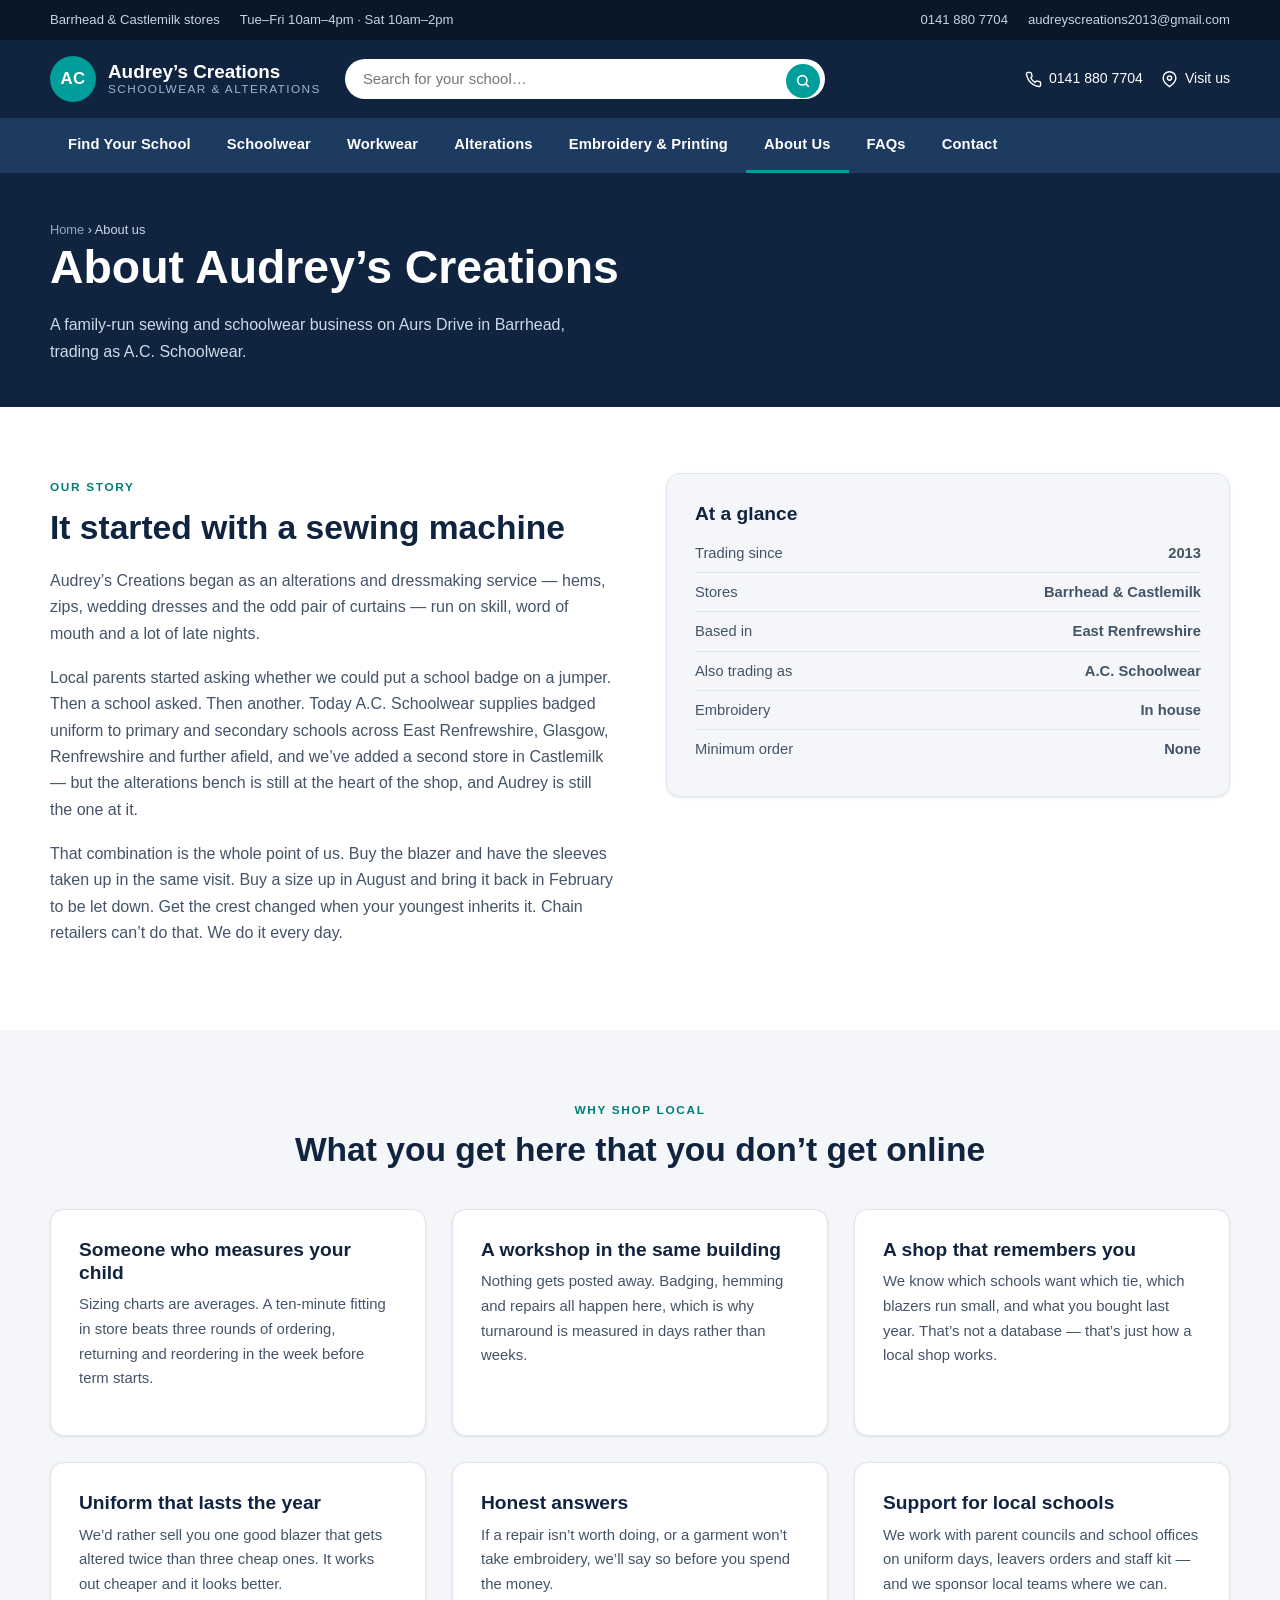
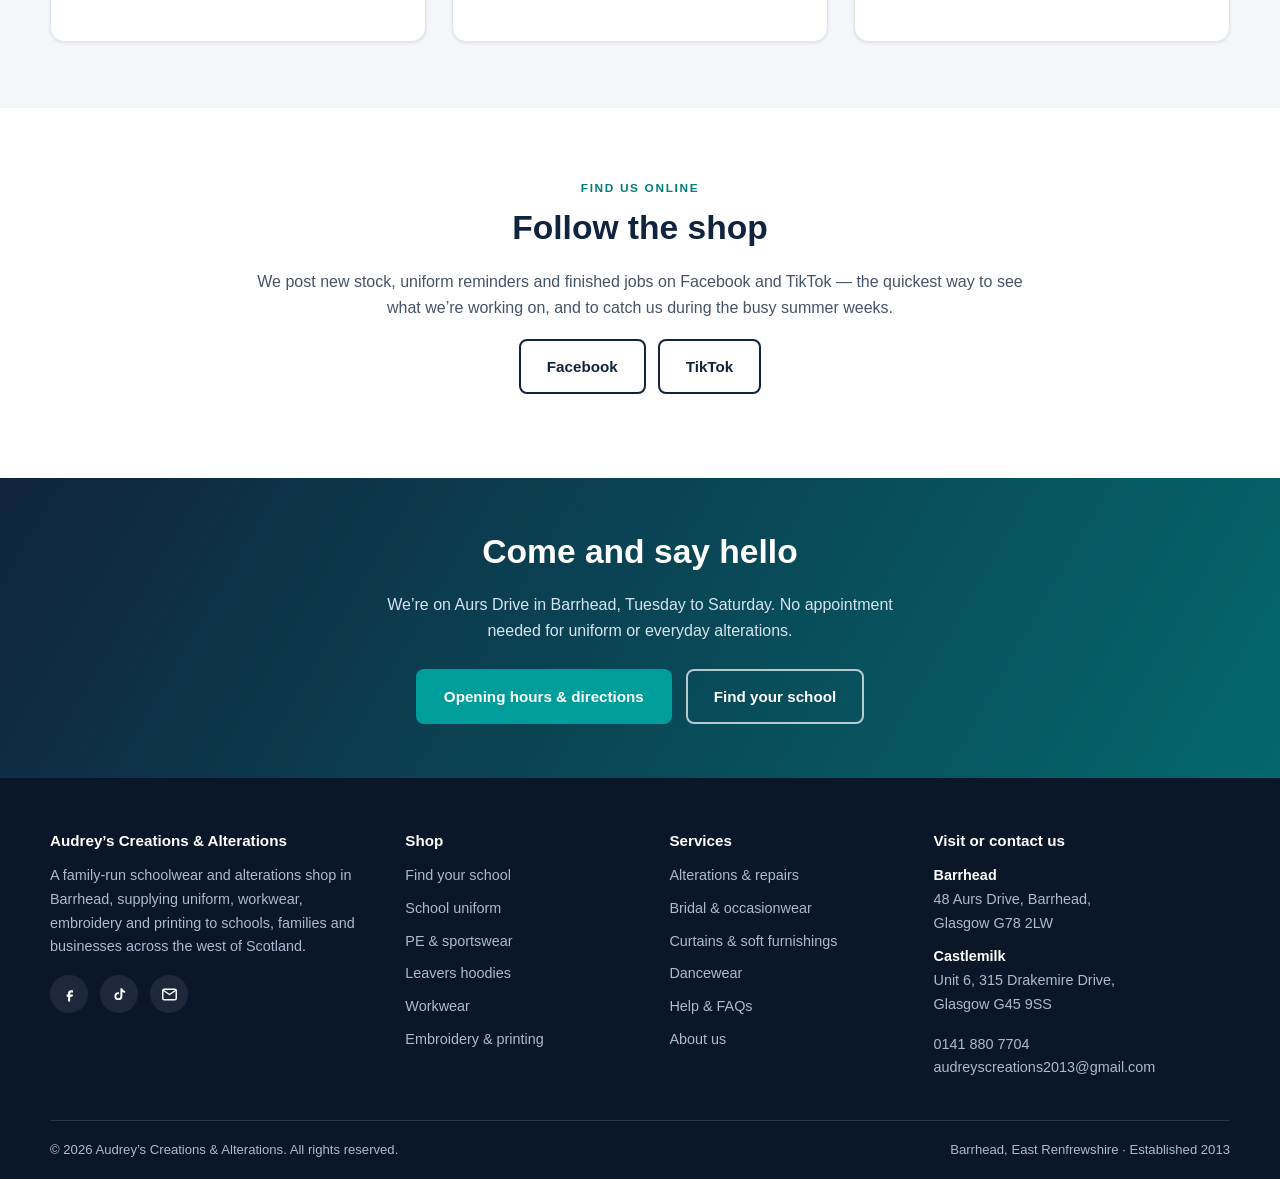
==== about.html @ e7a44d3f "Add Audrey's Creations schoolwear website Static site for Audrey's Creations & Alterations (A.C. Sch" ====
<!DOCTYPE html>
<html lang="en-GB">
<head>
<meta charset="utf-8">
<meta name="viewport" content="width=device-width, initial-scale=1">
<title>About Audrey&rsquo;s Creations &amp; Alterations | Barrhead Schoolwear Shop</title>
<meta name="description" content="Audrey's Creations & Alterations is a family-run schoolwear, workwear and alterations shop in Barrhead, East Renfrewshire, serving families and businesses since 2013.">
<meta name="theme-color" content="#10243f">
<meta property="og:title" content="About Audrey&rsquo;s Creations &amp; Alterations | Barrhead Schoolwear Shop">
<meta property="og:description" content="Audrey's Creations & Alterations is a family-run schoolwear, workwear and alterations shop in Barrhead, East Renfrewshire, serving families and businesses since 2013.">
<meta property="og:type" content="website">
<meta property="og:site_name" content="Audrey's Creations &amp; Alterations">
<link rel="icon" href="data:image/svg+xml,<svg xmlns='http://www.w3.org/2000/svg' viewBox='0 0 32 32'><rect width='32' height='32' rx='6' fill='%2310243f'/><text x='16' y='22' font-family='Arial' font-size='15' font-weight='bold' fill='%23009e9a' text-anchor='middle'>AC</text></svg>">
<link rel="stylesheet" href="assets/css/styles.css">
</head>
<body>
<a class="skip-link" href="#main">Skip to main content</a>
<div class="utility">
  <div class="wrap">
    <div class="utility-list">
      <span>Barrhead &amp; Castlemilk stores</span>
      <span>Tue&ndash;Fri 10am&ndash;4pm &middot; Sat 10am&ndash;2pm</span>
    </div>
    <div class="utility-list">
      <a href="tel:+441418807704">0141 880 7704</a>
      <a href="mailto:audreyscreations2013@gmail.com">audreyscreations2013@gmail.com</a>
    </div>
  </div>
</div>

<header class="site-header">
  <div class="wrap header-main">
    <a class="brand" href="index.html">
      <span class="brand-mark" aria-hidden="true">AC</span>
      <span class="brand-text">
        <span class="brand-name">Audrey&rsquo;s Creations</span>
        <span class="brand-sub">Schoolwear &amp; Alterations</span>
      </span>
    </a>

    <form class="header-search" role="search" data-finder="schools.html" action="schools.html">
      <label class="skip-link" for="header-school">Search for your school</label>
      <input id="header-school" name="school" type="search" placeholder="Search for your school&hellip;" autocomplete="off">
      <button type="submit" aria-label="Search schools">
        <svg width="16" height="16" viewBox="0 0 24 24" fill="none" stroke="currentColor" stroke-width="2.4" stroke-linecap="round"><circle cx="11" cy="11" r="7"/><path d="M20 20l-3.5-3.5"/></svg>
      </button>
    </form>

    <div class="header-actions">
      <a href="tel:+441418807704">
        <svg width="17" height="17" viewBox="0 0 24 24" fill="none" stroke="currentColor" stroke-width="2" stroke-linecap="round"><path d="M22 16.9v3a2 2 0 0 1-2.2 2 19.8 19.8 0 0 1-8.6-3.1 19.5 19.5 0 0 1-6-6A19.8 19.8 0 0 1 2.1 4.2 2 2 0 0 1 4.1 2h3a2 2 0 0 1 2 1.7c.1 1 .4 1.9.7 2.8a2 2 0 0 1-.5 2.1L8.1 9.9a16 16 0 0 0 6 6l1.3-1.2a2 2 0 0 1 2.1-.5c.9.3 1.8.6 2.8.7a2 2 0 0 1 1.7 2z"/></svg>
        <span class="label">0141 880 7704</span>
      </a>
      <a href="contact.html">
        <svg width="17" height="17" viewBox="0 0 24 24" fill="none" stroke="currentColor" stroke-width="2" stroke-linecap="round"><path d="M21 10c0 6-9 12-9 12S3 16 3 10a9 9 0 0 1 18 0z"/><circle cx="12" cy="10" r="3"/></svg>
        <span class="label">Visit us</span>
      </a>
      <button class="nav-toggle" type="button" aria-expanded="false" aria-controls="primary-nav">Menu</button>
    </div>
  </div>

  <nav class="site-nav" id="primary-nav" aria-label="Primary">
    <div class="wrap">
      <ul>
        <li><a href="schools.html">Find Your School</a></li>
        <li><a href="schoolwear.html">Schoolwear</a></li>
        <li><a href="workwear.html">Workwear</a></li>
        <li><a href="alterations.html">Alterations</a></li>
        <li><a href="embroidery-printing.html">Embroidery & Printing</a></li>
        <li><a href="about.html" aria-current="page">About Us</a></li>
        <li><a href="faqs.html">FAQs</a></li>
        <li><a href="contact.html">Contact</a></li>
      </ul>
    </div>
  </nav>
</header>
<main id="main">

<section class="page-head">
  <div class="wrap">
    <p class="crumbs"><a href="index.html">Home</a> &rsaquo; About us</p>
    <h1>About Audrey&rsquo;s Creations</h1>
    <p>A family-run sewing and schoolwear business on Aurs Drive in Barrhead, trading as A.C. Schoolwear.</p>
  </div>
</section>

<section class="section">
  <div class="wrap">
    <div class="grid grid-2" style="gap:52px;align-items:start">
      <div>
        <span class="eyebrow">Our story</span>
        <h2>It started with a sewing machine</h2>
        <p>Audrey&rsquo;s Creations began as an alterations and dressmaking service &mdash; hems, zips, wedding dresses and the odd pair of curtains &mdash; run on skill, word of mouth and a lot of late nights.</p>
        <p>Local parents started asking whether we could put a school badge on a jumper. Then a school asked. Then another. Today A.C. Schoolwear supplies badged uniform to primary and secondary schools across East Renfrewshire, Glasgow, Renfrewshire and further afield, and we&rsquo;ve added a second store in Castlemilk &mdash; but the alterations bench is still at the heart of the shop, and Audrey is still the one at it.</p>
        <p>That combination is the whole point of us. Buy the blazer and have the sleeves taken up in the same visit. Buy a size up in August and bring it back in February to be let down. Get the crest changed when your youngest inherits it. Chain retailers can&rsquo;t do that. We do it every day.</p>
      </div>
      <div>
        <div class="card" style="background:var(--wash)">
          <h3>At a glance</h3>
          <ul class="hours" style="margin-bottom:0">
            <li><span>Trading since</span><span><strong>2013</strong></span></li>
            <li><span>Stores</span><span><strong>Barrhead &amp; Castlemilk</strong></span></li>
            <li><span>Based in</span><span><strong>East Renfrewshire</strong></span></li>
            <li><span>Also trading as</span><span><strong>A.C. Schoolwear</strong></span></li>
            <li><span>Embroidery</span><span><strong>In house</strong></span></li>
            <li><span>Minimum order</span><span><strong>None</strong></span></li>
          </ul>
        </div>
      </div>
    </div>
  </div>
</section>

<section class="section section-alt">
  <div class="wrap">
    <div class="section-head center">
      <span class="eyebrow">Why shop local</span>
      <h2>What you get here that you don&rsquo;t get online</h2>
    </div>
    <div class="grid grid-3">
      <div class="card">
        <h3>Someone who measures your child</h3>
        <p>Sizing charts are averages. A ten-minute fitting in store beats three rounds of ordering, returning and reordering in the week before term starts.</p>
      </div>
      <div class="card">
        <h3>A workshop in the same building</h3>
        <p>Nothing gets posted away. Badging, hemming and repairs all happen here, which is why turnaround is measured in days rather than weeks.</p>
      </div>
      <div class="card">
        <h3>A shop that remembers you</h3>
        <p>We know which schools want which tie, which blazers run small, and what you bought last year. That&rsquo;s not a database &mdash; that&rsquo;s just how a local shop works.</p>
      </div>
      <div class="card">
        <h3>Uniform that lasts the year</h3>
        <p>We&rsquo;d rather sell you one good blazer that gets altered twice than three cheap ones. It works out cheaper and it looks better.</p>
      </div>
      <div class="card">
        <h3>Honest answers</h3>
        <p>If a repair isn&rsquo;t worth doing, or a garment won&rsquo;t take embroidery, we&rsquo;ll say so before you spend the money.</p>
      </div>
      <div class="card">
        <h3>Support for local schools</h3>
        <p>We work with parent councils and school offices on uniform days, leavers orders and staff kit &mdash; and we sponsor local teams where we can.</p>
      </div>
    </div>
  </div>
</section>

<section class="section">
  <div class="wrap narrow center">
    <span class="eyebrow">Find us online</span>
    <h2>Follow the shop</h2>
    <p>We post new stock, uniform reminders and finished jobs on Facebook and TikTok &mdash; the quickest way to see what we&rsquo;re working on, and to catch us during the busy summer weeks.</p>
    <p class="btn-row" style="justify-content:center">
      <a class="btn btn-outline" href="https://www.facebook.com/Audscreations/" rel="noopener">Facebook</a>
      <a class="btn btn-outline" href="https://www.tiktok.com/@acschoolwear" rel="noopener">TikTok</a>
    </p>
  </div>
</section>

<section class="cta-band">
  <div class="wrap">
    <h2>Come and say hello</h2>
    <p>We&rsquo;re on Aurs Drive in Barrhead, Tuesday to Saturday. No appointment needed for uniform or everyday alterations.</p>
    <div class="cta-actions">
      <a class="btn btn-primary" href="contact.html">Opening hours &amp; directions</a>
      <a class="btn btn-ghost" href="schools.html">Find your school</a>
    </div>
  </div>
</section>
</main>

<footer class="site-footer">
  <div class="wrap">
    <div class="footer-grid">
      <div>
        <h4>Audrey&rsquo;s Creations &amp; Alterations</h4>
        <p>A family-run schoolwear and alterations shop in Barrhead, supplying uniform, workwear, embroidery and printing to schools, families and businesses across the west of Scotland.</p>
        <div class="social">
          <a href="https://www.facebook.com/Audscreations/" aria-label="Audrey's Creations on Facebook" rel="noopener">
            <svg width="17" height="17" viewBox="0 0 24 24" fill="currentColor"><path d="M14 9h3V6h-3c-2.2 0-4 1.8-4 4v2H8v3h2v7h3v-7h3l1-3h-4v-2c0-.6.4-1 1-1z"/></svg>
          </a>
          <a href="https://www.tiktok.com/@acschoolwear" aria-label="A.C. Schoolwear on TikTok" rel="noopener">
            <svg width="17" height="17" viewBox="0 0 24 24" fill="currentColor"><path d="M16 3c.4 2.1 1.7 3.6 3.9 3.8v2.7c-1.4.1-2.7-.3-3.9-1.1v5.9a5.6 5.6 0 1 1-5.6-5.6c.3 0 .6 0 .9.1v2.8a2.9 2.9 0 1 0 2 2.7V3H16z"/></svg>
          </a>
          <a href="mailto:audreyscreations2013@gmail.com" aria-label="Email Audrey's Creations">
            <svg width="17" height="17" viewBox="0 0 24 24" fill="none" stroke="currentColor" stroke-width="2"><rect x="2.5" y="4.5" width="19" height="15" rx="2"/><path d="M3 6l9 6 9-6"/></svg>
          </a>
        </div>
      </div>

      <div>
        <h4>Shop</h4>
        <ul>
          <li><a href="schools.html">Find your school</a></li>
          <li><a href="schoolwear.html">School uniform</a></li>
          <li><a href="schoolwear.html#pe">PE &amp; sportswear</a></li>
          <li><a href="schoolwear.html#leavers">Leavers hoodies</a></li>
          <li><a href="workwear.html">Workwear</a></li>
          <li><a href="embroidery-printing.html">Embroidery &amp; printing</a></li>
        </ul>
      </div>

      <div>
        <h4>Services</h4>
        <ul>
          <li><a href="alterations.html">Alterations &amp; repairs</a></li>
          <li><a href="alterations.html#bridal">Bridal &amp; occasionwear</a></li>
          <li><a href="alterations.html#curtains">Curtains &amp; soft furnishings</a></li>
          <li><a href="schoolwear.html#dancewear">Dancewear</a></li>
          <li><a href="faqs.html">Help &amp; FAQs</a></li>
          <li><a href="about.html">About us</a></li>
        </ul>
      </div>

      <div>
        <h4>Visit or contact us</h4>
        <p class="mb-0"><strong style="color:#fff">Barrhead</strong><br>
        48 Aurs Drive, Barrhead,<br>Glasgow G78 2LW</p>
        <p style="margin-top:10px"><strong style="color:#fff">Castlemilk</strong><br>
        Unit 6, 315 Drakemire Drive,<br>Glasgow G45 9SS</p>
        <p class="mb-0">
          <a href="tel:+441418807704">0141 880 7704</a><br>
          <a href="mailto:audreyscreations2013@gmail.com">audreyscreations2013@gmail.com</a>
        </p>
      </div>
    </div>

    <div class="footer-bottom">
      <span>&copy; <span data-year>2026</span> Audrey&rsquo;s Creations &amp; Alterations. All rights reserved.</span>
      <span>Barrhead, East Renfrewshire &middot; Established 2013</span>
    </div>
  </div>
</footer>

<script src="assets/js/main.js"></script>
</body>
</html>
---- assets/css/styles.css ----
/* =========================================================
   Audrey's Creations / A.C. Schoolwear
   Global stylesheet
   ========================================================= */

:root {
  --navy:        #10243f;
  --navy-dark:   #0a1729;
  --navy-light:  #1d3a61;
  --teal:        #009e9a;
  --teal-dark:   #007c79;
  --gold:        #f0a202;
  --ink:         #16202e;
  --body:        #445468;
  --line:        #dfe5ec;
  --wash:        #f4f6f9;
  --white:       #ffffff;
  --radius:      8px;
  --radius-lg:   14px;
  --shadow-sm:   0 1px 3px rgba(16, 36, 63, .10);
  --shadow-md:   0 6px 20px rgba(16, 36, 63, .12);
  --wrap:        1220px;
  --font:        "Segoe UI", -apple-system, BlinkMacSystemFont, Roboto, "Helvetica Neue", Arial, sans-serif;
}

*, *::before, *::after { box-sizing: border-box; }

html { scroll-behavior: smooth; }

body {
  margin: 0;
  font-family: var(--font);
  font-size: 16px;
  line-height: 1.65;
  color: var(--body);
  background: var(--white);
  -webkit-font-smoothing: antialiased;
}

img { max-width: 100%; display: block; }

a { color: var(--teal-dark); text-decoration: none; }
a:hover { text-decoration: underline; }

h1, h2, h3, h4 {
  font-family: var(--font);
  color: var(--navy);
  line-height: 1.2;
  margin: 0 0 .6em;
  font-weight: 700;
}

h1 { font-size: clamp(1.9rem, 4vw, 2.9rem); }
h2 { font-size: clamp(1.5rem, 3vw, 2.1rem); }
h3 { font-size: 1.2rem; }

p { margin: 0 0 1.1em; }

.wrap {
  width: 100%;
  max-width: var(--wrap);
  margin-inline: auto;
  padding-inline: 20px;
}

.narrow { max-width: 820px; }

/* ---------- Utility bar ---------- */

.utility {
  background: var(--navy-dark);
  color: #c8d4e4;
  font-size: .82rem;
}
.utility .wrap {
  display: flex;
  flex-wrap: wrap;
  gap: 6px 22px;
  align-items: center;
  justify-content: space-between;
  min-height: 40px;
  padding-block: 6px;
}
.utility a { color: #c8d4e4; }
.utility a:hover { color: var(--white); }
.utility-list { display: flex; flex-wrap: wrap; gap: 6px 20px; }

/* ---------- Header ---------- */

.site-header {
  background: var(--navy);
  color: var(--white);
  position: sticky;
  top: 0;
  z-index: 60;
}

.header-main {
  display: flex;
  align-items: center;
  gap: 24px;
  padding-block: 16px;
}

.brand { display: flex; align-items: center; gap: 12px; flex: none; }
.brand:hover { text-decoration: none; }
.brand-mark {
  width: 46px; height: 46px;
  border-radius: 50%;
  background: var(--teal);
  color: var(--white);
  display: grid; place-items: center;
  font-weight: 700; font-size: 1.05rem; letter-spacing: .5px;
  flex: none;
}
.brand-text { display: flex; flex-direction: column; line-height: 1.15; }
.brand-name { color: var(--white); font-weight: 700; font-size: 1.18rem; }
.brand-sub  { color: #9db4d1; font-size: .74rem; text-transform: uppercase; letter-spacing: .12em; }

/* header school search */
.header-search { flex: 1 1 auto; max-width: 480px; position: relative; }
.header-search input {
  width: 100%;
  border: 0;
  border-radius: 999px;
  padding: 12px 46px 12px 18px;
  font-size: .93rem;
  font-family: inherit;
  color: var(--ink);
}
.header-search button {
  position: absolute; right: 5px; top: 5px;
  width: 34px; height: 34px;
  border: 0; border-radius: 50%;
  background: var(--teal);
  color: var(--white);
  cursor: pointer;
  display: grid; place-items: center;
}
.header-search button:hover { background: var(--teal-dark); }

.header-actions { display: flex; align-items: center; gap: 18px; margin-left: auto; }
.header-actions a { color: var(--white); font-size: .88rem; display: flex; align-items: center; gap: 7px; }
.header-actions a:hover { color: #9fe3e1; text-decoration: none; }

.nav-toggle {
  display: none;
  background: transparent;
  border: 1px solid rgba(255,255,255,.35);
  color: var(--white);
  border-radius: var(--radius);
  padding: 9px 12px;
  font: inherit; font-size: .85rem;
  cursor: pointer;
}

/* ---------- Primary nav ---------- */

.site-nav { background: var(--navy-light); }
.site-nav ul {
  list-style: none; margin: 0; padding: 0;
  display: flex; flex-wrap: wrap;
}
.site-nav a {
  display: block;
  color: var(--white);
  padding: 14px 18px;
  font-size: .92rem;
  font-weight: 600;
  letter-spacing: .01em;
  border-bottom: 3px solid transparent;
}
.site-nav a:hover { background: rgba(255,255,255,.08); text-decoration: none; }
.site-nav a[aria-current="page"] { border-bottom-color: var(--teal); }

/* ---------- Buttons ---------- */

.btn {
  display: inline-block;
  border: 2px solid transparent;
  border-radius: var(--radius);
  padding: 13px 26px;
  font-size: .95rem;
  font-weight: 700;
  font-family: inherit;
  cursor: pointer;
  text-align: center;
  transition: background .15s ease, color .15s ease, border-color .15s ease;
}
.btn:hover { text-decoration: none; }
.btn-primary { background: var(--teal); border-color: var(--teal); color: var(--white); }
.btn-primary:hover { background: var(--teal-dark); border-color: var(--teal-dark); color: var(--white); }
.btn-navy { background: var(--navy); border-color: var(--navy); color: var(--white); }
.btn-navy:hover { background: var(--navy-dark); color: var(--white); }
.btn-outline { background: transparent; border-color: var(--navy); color: var(--navy); }
.btn-outline:hover { background: var(--navy); color: var(--white); }
.btn-ghost { background: transparent; border-color: rgba(255,255,255,.7); color: var(--white); }
.btn-ghost:hover { background: var(--white); color: var(--navy); }

/* ---------- Hero ---------- */

.hero {
  background:
    linear-gradient(115deg, rgba(10,23,41,.94) 0%, rgba(16,36,63,.86) 55%, rgba(0,124,121,.75) 100%),
    var(--navy);
  color: var(--white);
  padding: 74px 0 68px;
}
.hero h1 { color: var(--white); max-width: 15ch; }
.hero p.lede { font-size: 1.1rem; color: #dbe6f2; max-width: 52ch; }
.hero-grid {
  display: grid;
  grid-template-columns: 1.15fr .85fr;
  gap: 46px;
  align-items: center;
}

/* school finder card */
.finder-card {
  background: var(--white);
  border-radius: var(--radius-lg);
  padding: 30px;
  box-shadow: var(--shadow-md);
  color: var(--body);
}
.finder-card h2 { font-size: 1.35rem; margin-bottom: .35em; }
.finder-card p { font-size: .92rem; }
.finder-card label { display: block; font-weight: 700; color: var(--navy); font-size: .85rem; margin-bottom: 6px; }
.field {
  width: 100%;
  border: 1px solid var(--line);
  border-radius: var(--radius);
  padding: 12px 14px;
  font: inherit;
  font-size: .95rem;
  color: var(--ink);
  background: var(--white);
}
.field:focus { outline: 2px solid var(--teal); outline-offset: 1px; border-color: var(--teal); }

/* ---------- USP strip ---------- */

.usp { background: var(--wash); border-bottom: 1px solid var(--line); }
.usp-grid {
  display: grid;
  grid-template-columns: repeat(4, 1fr);
  gap: 24px;
  padding-block: 26px;
}
.usp-item { display: flex; gap: 12px; align-items: flex-start; }
.usp-item .ico { color: var(--teal); flex: none; margin-top: 2px; }
.usp-item strong { display: block; color: var(--navy); font-size: .95rem; }
.usp-item span { font-size: .84rem; }

/* ---------- Sections ---------- */

.section { padding: 66px 0; }
.section-alt { background: var(--wash); }
.section-navy { background: var(--navy); color: #d7e2ef; }
.section-navy h2, .section-navy h3 { color: var(--white); }

.section-head { max-width: 720px; margin-bottom: 38px; }
.section-head.center { margin-inline: auto; text-align: center; }
.eyebrow {
  display: inline-block;
  text-transform: uppercase;
  letter-spacing: .14em;
  font-size: .74rem;
  font-weight: 700;
  color: var(--teal-dark);
  margin-bottom: 10px;
}
.section-navy .eyebrow { color: #62d6d3; }

/* ---------- Cards / grids ---------- */

.grid { display: grid; gap: 26px; }
.grid-2 { grid-template-columns: repeat(2, 1fr); }
.grid-3 { grid-template-columns: repeat(3, 1fr); }
.grid-4 { grid-template-columns: repeat(4, 1fr); }

.card {
  background: var(--white);
  border: 1px solid var(--line);
  border-radius: var(--radius-lg);
  padding: 28px;
  box-shadow: var(--shadow-sm);
  display: flex;
  flex-direction: column;
}
.card h3 { margin-bottom: .45em; }
.card p { font-size: .93rem; }
.card .card-link { margin-top: auto; font-weight: 700; font-size: .9rem; }
.card-icon {
  width: 50px; height: 50px;
  border-radius: var(--radius);
  background: rgba(0,158,154,.12);
  color: var(--teal-dark);
  display: grid; place-items: center;
  margin-bottom: 16px;
}

/* big split feature cards (school specific vs plain) */
.split-card {
  position: relative;
  border-radius: var(--radius-lg);
  overflow: hidden;
  padding: 44px 38px;
  color: var(--white);
  min-height: 260px;
  display: flex; flex-direction: column; justify-content: flex-end;
}
.split-card.navy { background: linear-gradient(140deg, var(--navy) 0%, var(--navy-light) 100%); }
.split-card.teal { background: linear-gradient(140deg, var(--teal-dark) 0%, var(--teal) 100%); }
.split-card h3 { color: var(--white); font-size: 1.5rem; }
.split-card p { color: rgba(255,255,255,.9); font-size: .95rem; max-width: 38ch; }

/* category tiles */
.tile {
  display: block;
  border: 1px solid var(--line);
  border-radius: var(--radius-lg);
  background: var(--white);
  padding: 26px 20px;
  text-align: center;
  color: var(--navy);
  font-weight: 700;
  font-size: .95rem;
  transition: border-color .15s ease, transform .15s ease, box-shadow .15s ease;
}
.tile:hover {
  text-decoration: none;
  border-color: var(--teal);
  transform: translateY(-2px);
  box-shadow: var(--shadow-md);
}
.tile .tile-ico { color: var(--teal); margin-bottom: 12px; display: flex; justify-content: center; }
.tile small { display: block; font-weight: 400; color: var(--body); font-size: .8rem; margin-top: 4px; }

/* ---------- School finder page ---------- */

.school-toolbar {
  display: flex; flex-wrap: wrap; gap: 14px; align-items: flex-end;
  background: var(--wash);
  border: 1px solid var(--line);
  border-radius: var(--radius-lg);
  padding: 22px;
  margin-bottom: 30px;
}
.school-toolbar .fieldset { flex: 1 1 220px; }
.school-toolbar label { display: block; font-weight: 700; font-size: .82rem; color: var(--navy); margin-bottom: 6px; }

.school-group { margin-bottom: 38px; }
.school-group h3 {
  border-bottom: 2px solid var(--teal);
  padding-bottom: 8px;
  margin-bottom: 18px;
  display: flex; justify-content: space-between; align-items: baseline; gap: 12px;
}
.school-group h3 span { font-size: .8rem; font-weight: 400; color: var(--body); }
.school-list { list-style: none; margin: 0; padding: 0; display: grid; grid-template-columns: repeat(3, 1fr); gap: 10px 22px; }
.school-list li a {
  display: flex; align-items: center; gap: 8px;
  padding: 9px 12px;
  border: 1px solid var(--line);
  border-radius: var(--radius);
  background: var(--white);
  color: var(--navy);
  font-size: .9rem;
}
.school-list li a:hover { border-color: var(--teal); background: rgba(0,158,154,.06); text-decoration: none; }
.no-results {
  padding: 26px;
  border: 1px dashed var(--line);
  border-radius: var(--radius-lg);
  text-align: center;
  background: var(--wash);
}

/* ---------- Product / price table ---------- */

.table-wrap { overflow-x: auto; border: 1px solid var(--line); border-radius: var(--radius-lg); }
table { width: 100%; border-collapse: collapse; font-size: .92rem; min-width: 520px; }
thead th {
  background: var(--navy);
  color: var(--white);
  text-align: left;
  padding: 13px 16px;
  font-size: .85rem;
  letter-spacing: .02em;
}
tbody td { padding: 12px 16px; border-top: 1px solid var(--line); }
tbody tr:nth-child(even) { background: var(--wash); }

/* ---------- Steps ---------- */

.steps { counter-reset: step; display: grid; gap: 22px; }
.step { display: flex; gap: 18px; align-items: flex-start; }
.step::before {
  counter-increment: step;
  content: counter(step);
  flex: none;
  width: 40px; height: 40px;
  border-radius: 50%;
  background: var(--teal);
  color: var(--white);
  display: grid; place-items: center;
  font-weight: 700;
}
.step h3 { font-size: 1.05rem; margin-bottom: .3em; }
.step p { font-size: .93rem; margin: 0; }

/* ---------- Accordion (FAQs) ---------- */

.accordion { border: 1px solid var(--line); border-radius: var(--radius-lg); overflow: hidden; }
.accordion details { border-bottom: 1px solid var(--line); }
.accordion details:last-child { border-bottom: 0; }
.accordion summary {
  cursor: pointer;
  padding: 17px 22px;
  font-weight: 700;
  color: var(--navy);
  list-style: none;
  display: flex; justify-content: space-between; gap: 14px; align-items: center;
  background: var(--white);
}
.accordion summary::-webkit-details-marker { display: none; }
.accordion summary::after { content: "+"; color: var(--teal); font-size: 1.4rem; line-height: 1; flex: none; }
.accordion details[open] summary::after { content: "\2013"; }
.accordion summary:hover { background: var(--wash); }
.accordion .acc-body { padding: 0 22px 20px; font-size: .94rem; }
.accordion .acc-body p:last-child { margin-bottom: 0; }

/* ---------- Reviews ---------- */

.quote {
  background: var(--white);
  border: 1px solid var(--line);
  border-left: 4px solid var(--teal);
  border-radius: var(--radius);
  padding: 24px;
}
.quote p { font-style: italic; font-size: .95rem; }
.quote cite { font-style: normal; font-weight: 700; color: var(--navy); font-size: .88rem; }
.stars { color: var(--gold); letter-spacing: 2px; margin-bottom: 8px; }

/* ---------- Store / contact ---------- */

.store-card {
  background: var(--white);
  border: 1px solid var(--line);
  border-radius: var(--radius-lg);
  padding: 28px;
}
.store-card h3 { margin-bottom: .3em; }
.store-card .addr { font-style: normal; font-size: .94rem; margin-bottom: 16px; }
.hours { list-style: none; margin: 0 0 18px; padding: 0; font-size: .92rem; }
.hours li { display: flex; justify-content: space-between; gap: 16px; padding: 7px 0; border-bottom: 1px solid var(--line); }
.hours li:last-child { border-bottom: 0; }
.hours .closed { color: #a1adbc; }
.hours .today { font-weight: 700; color: var(--navy); }

.contact-form .row { display: grid; grid-template-columns: 1fr 1fr; gap: 18px; }
.contact-form label { display: block; font-weight: 700; font-size: .85rem; color: var(--navy); margin-bottom: 6px; }
.contact-form .form-group { margin-bottom: 18px; }
.contact-form textarea { min-height: 150px; resize: vertical; }
.form-note { font-size: .82rem; color: #7c8a9b; }

/* ---------- CTA band ---------- */

.cta-band {
  background: linear-gradient(120deg, var(--navy) 0%, var(--teal-dark) 130%);
  color: var(--white);
  padding: 54px 0;
  text-align: center;
}
.cta-band h2 { color: var(--white); }
.cta-band p { color: #d6e4f0; max-width: 58ch; margin-inline: auto; }
.cta-actions { display: flex; gap: 14px; justify-content: center; flex-wrap: wrap; margin-top: 24px; }

/* ---------- Breadcrumb / page head ---------- */

.page-head {
  background: var(--navy);
  color: #cddaea;
  padding: 46px 0 42px;
}
.page-head h1 { color: var(--white); margin-bottom: .35em; }
.page-head p { max-width: 62ch; margin: 0; color: #cddaea; }
.crumbs { font-size: .8rem; margin-bottom: 14px; color: #93a9c4; }
.crumbs a { color: #93a9c4; }
.crumbs a:hover { color: var(--white); }

/* ---------- Footer ---------- */

.site-footer { background: var(--navy-dark); color: #a9bbd1; font-size: .9rem; padding: 54px 0 0; }
.site-footer h4 { color: var(--white); font-size: .95rem; margin-bottom: 14px; }
.footer-grid { display: grid; grid-template-columns: 1.4fr 1fr 1fr 1.3fr; gap: 36px; padding-bottom: 40px; }
.site-footer ul { list-style: none; margin: 0; padding: 0; }
.site-footer li { margin-bottom: 9px; }
.site-footer a { color: #a9bbd1; }
.site-footer a:hover { color: var(--white); }
.social { display: flex; gap: 12px; margin-top: 16px; }
.social a {
  width: 38px; height: 38px;
  border-radius: 50%;
  background: rgba(255,255,255,.08);
  display: grid; place-items: center;
  color: var(--white);
}
.social a:hover { background: var(--teal); }
.footer-bottom {
  border-top: 1px solid rgba(255,255,255,.12);
  padding: 18px 0;
  display: flex; flex-wrap: wrap; gap: 8px 22px;
  justify-content: space-between;
  font-size: .82rem;
}

/* ---------- Helpers ---------- */

.mt-0 { margin-top: 0; }
.mb-0 { margin-bottom: 0; }
.center { text-align: center; }
.lede { font-size: 1.06rem; }
.badge {
  display: inline-block;
  background: rgba(0,158,154,.12);
  color: var(--teal-dark);
  border-radius: 999px;
  padding: 4px 12px;
  font-size: .76rem;
  font-weight: 700;
  letter-spacing: .04em;
  text-transform: uppercase;
}
.list-check { list-style: none; margin: 0 0 1.2em; padding: 0; }
.list-check li { position: relative; padding-left: 28px; margin-bottom: 10px; font-size: .95rem; }
.list-check li::before {
  content: "";
  position: absolute; left: 0; top: .45em;
  width: 15px; height: 9px;
  border-left: 2.5px solid var(--teal);
  border-bottom: 2.5px solid var(--teal);
  transform: rotate(-45deg);
}
.skip-link {
  position: absolute; left: -9999px;
  background: var(--white); color: var(--navy);
  padding: 10px 16px; z-index: 100;
}
.skip-link:focus { left: 12px; top: 12px; }

/* ---------- Responsive ---------- */

@media (max-width: 1000px) {
  .hero-grid { grid-template-columns: 1fr; gap: 34px; }
  .usp-grid { grid-template-columns: repeat(2, 1fr); }
  .grid-4 { grid-template-columns: repeat(2, 1fr); }
  .footer-grid { grid-template-columns: repeat(2, 1fr); }
  .school-list { grid-template-columns: repeat(2, 1fr); }
}

@media (max-width: 860px) {
  .header-main { flex-wrap: wrap; gap: 14px; }
  .header-search { order: 3; flex-basis: 100%; max-width: none; }
  .header-actions { gap: 14px; }
  .header-actions .label { display: none; }
  .nav-toggle { display: block; }
  .site-nav ul { display: none; flex-direction: column; }
  .site-nav.open ul { display: flex; }
  .site-nav a { padding: 13px 20px; border-bottom: 1px solid rgba(255,255,255,.10); }
  .site-nav a[aria-current="page"] { border-bottom-color: rgba(255,255,255,.10); background: rgba(255,255,255,.10); }
}

@media (max-width: 720px) {
  .section { padding: 46px 0; }
  .hero { padding: 48px 0 44px; }
  .grid-2, .grid-3, .grid-4 { grid-template-columns: 1fr; }
  .school-list { grid-template-columns: 1fr; }
  .contact-form .row { grid-template-columns: 1fr; }
  .footer-grid { grid-template-columns: 1fr; gap: 28px; }
  .usp-grid { grid-template-columns: 1fr; }
  .split-card { padding: 32px 26px; min-height: 0; }
}

@media print {
  .site-header, .site-nav, .utility, .cta-band, .site-footer { display: none; }
}

/* button rows keep their gap when they wrap onto separate lines */
.btn-row { display: flex; flex-wrap: wrap; gap: 12px; }
.btn-row .btn { margin-left: 0 !important; }
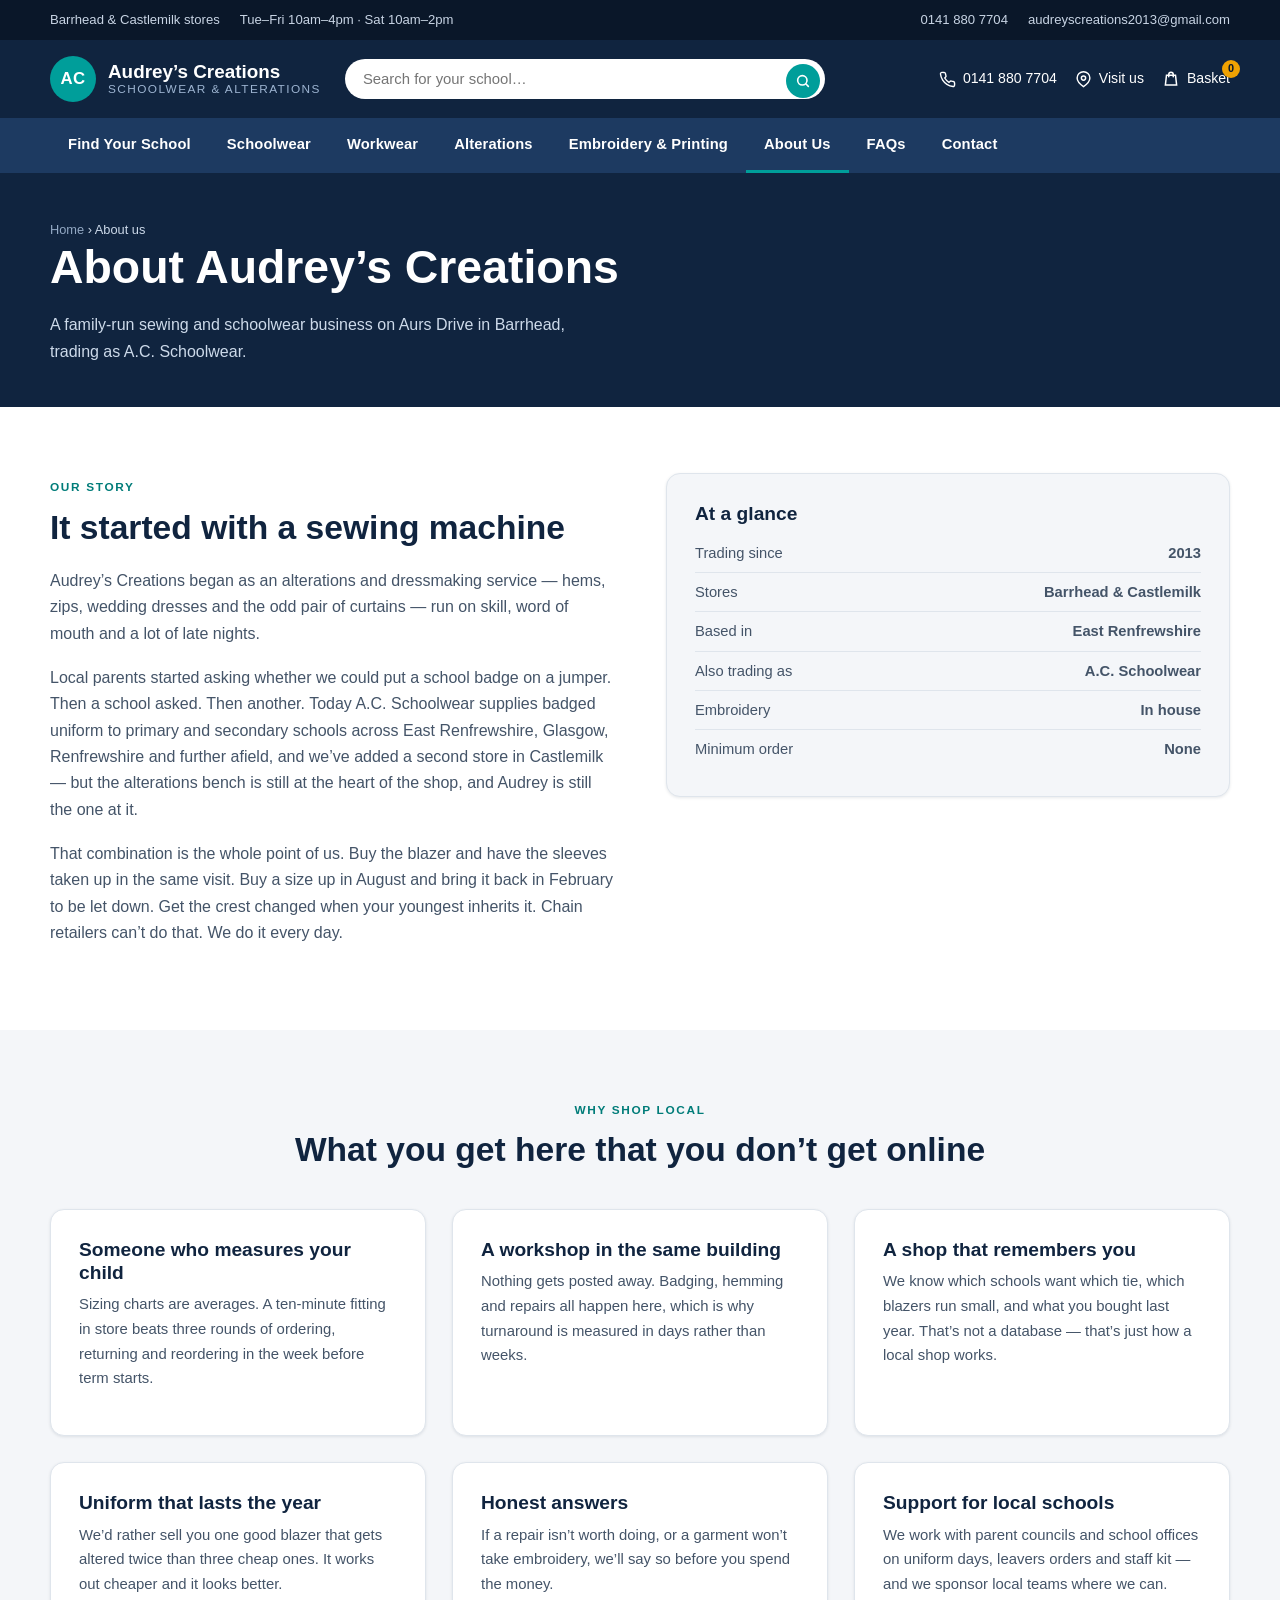
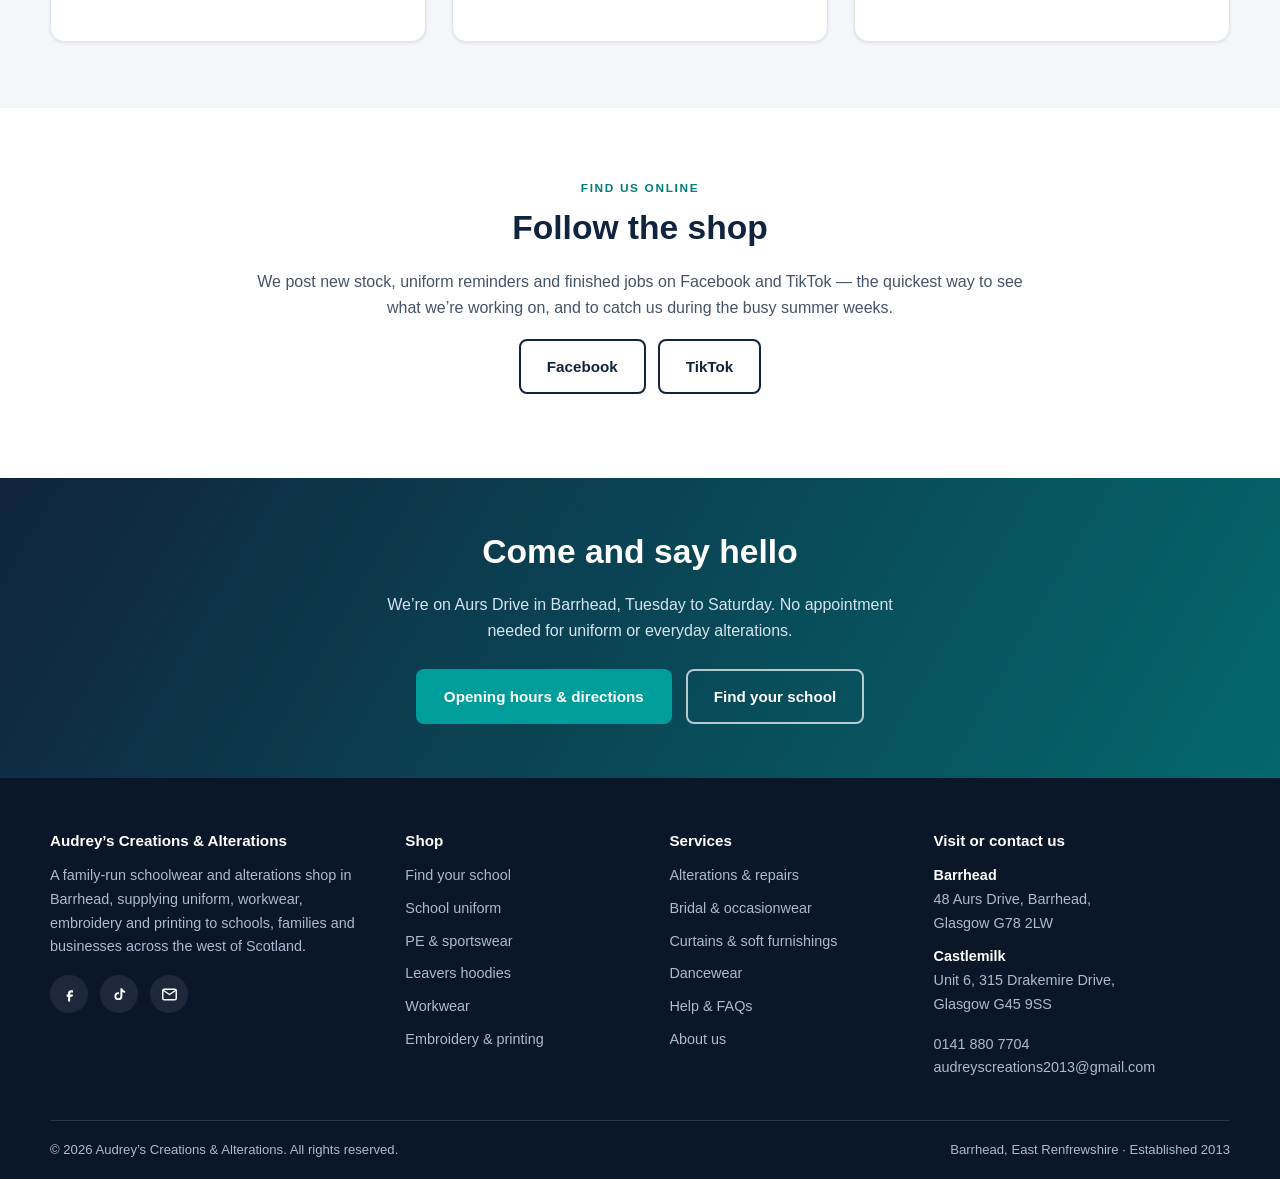
==== commit d2bcab79: "Add per-school shop pages with reserve-and-collect basket Each supplied school now has a buy page: s" ====
--- a/about.html
+++ b/about.html
@@ -55,6 +55,11 @@
         <svg width="17" height="17" viewBox="0 0 24 24" fill="none" stroke="currentColor" stroke-width="2" stroke-linecap="round"><path d="M21 10c0 6-9 12-9 12S3 16 3 10a9 9 0 0 1 18 0z"/><circle cx="12" cy="10" r="3"/></svg>
         <span class="label">Visit us</span>
       </a>
+      <a href="basket.html" class="basket-link" aria-label="Basket">
+        <svg width="18" height="18" viewBox="0 0 24 24" fill="none" stroke="currentColor" stroke-width="2" stroke-linecap="round"><path d="M6 7h12l1.5 13h-15z"/><path d="M9 9V6a3 3 0 0 1 6 0v3"/></svg>
+        <span class="label">Basket</span>
+        <span class="basket-count" data-basket-count hidden>0</span>
+      </a>
       <button class="nav-toggle" type="button" aria-expanded="false" aria-controls="primary-nav">Menu</button>
     </div>
   </div>
@@ -233,6 +238,8 @@
   </div>
 </footer>
 
+<script src="assets/js/catalog.js"></script>
+<script src="assets/js/shop.js"></script>
 <script src="assets/js/main.js"></script>
 </body>
 </html>
--- a/assets/css/styles.css
+++ b/assets/css/styles.css
@@ -591,3 +591,63 @@
 /* button rows keep their gap when they wrap onto separate lines */
 .btn-row { display: flex; flex-wrap: wrap; gap: 12px; }
 .btn-row .btn { margin-left: 0 !important; }
+
+/* in-page anchor targets clear the sticky header instead of hiding under it */
+[id] { scroll-margin-top: 140px; }
+
+/* ---------- Shop & basket ---------- */
+
+.notice-bar {
+  background: rgba(0,158,154,.09);
+  border: 1px solid rgba(0,158,154,.35);
+  border-radius: var(--radius-lg);
+  padding: 16px 20px;
+  font-size: .92rem;
+  margin-bottom: 30px;
+}
+
+.product-card {
+  background: var(--white);
+  border: 1px solid var(--line);
+  border-radius: var(--radius-lg);
+  padding: 24px;
+  box-shadow: var(--shadow-sm);
+  display: flex;
+  flex-direction: column;
+  gap: 6px;
+}
+.product-card h3 { margin: 0; }
+.product-desc { font-size: .88rem; margin: 0; }
+.product-ico {
+  height: 84px;
+  border-radius: var(--radius);
+  background: var(--wash);
+  color: var(--teal-dark);
+  display: grid; place-items: center;
+  margin-bottom: 8px;
+}
+.product-ico svg { width: 56px; height: 56px; }
+.price { font-size: 1.25rem; font-weight: 700; color: var(--navy); margin: 6px 0 4px; }
+.product-controls { display: flex; gap: 12px; margin-bottom: 12px; }
+.product-controls label { flex: 1; font-size: .8rem; font-weight: 700; color: var(--navy); }
+.product-controls .field { margin-top: 4px; padding: 9px 10px; }
+.added-note { font-size: .85rem; color: var(--teal-dark); font-weight: 700; margin: 10px 0 0; }
+
+.basket-link { position: relative; }
+.basket-count {
+  position: absolute;
+  top: -7px; right: -10px;
+  min-width: 18px; height: 18px;
+  border-radius: 999px;
+  background: var(--gold);
+  color: var(--navy-dark);
+  font-size: .68rem; font-weight: 700;
+  display: grid; place-items: center;
+  padding: 0 4px;
+}
+.qty-input { width: 64px; padding: 7px 8px; }
+.link-btn {
+  background: none; border: 0; padding: 0;
+  color: var(--teal-dark); font: inherit; font-size: .88rem;
+  cursor: pointer; text-decoration: underline;
+}
